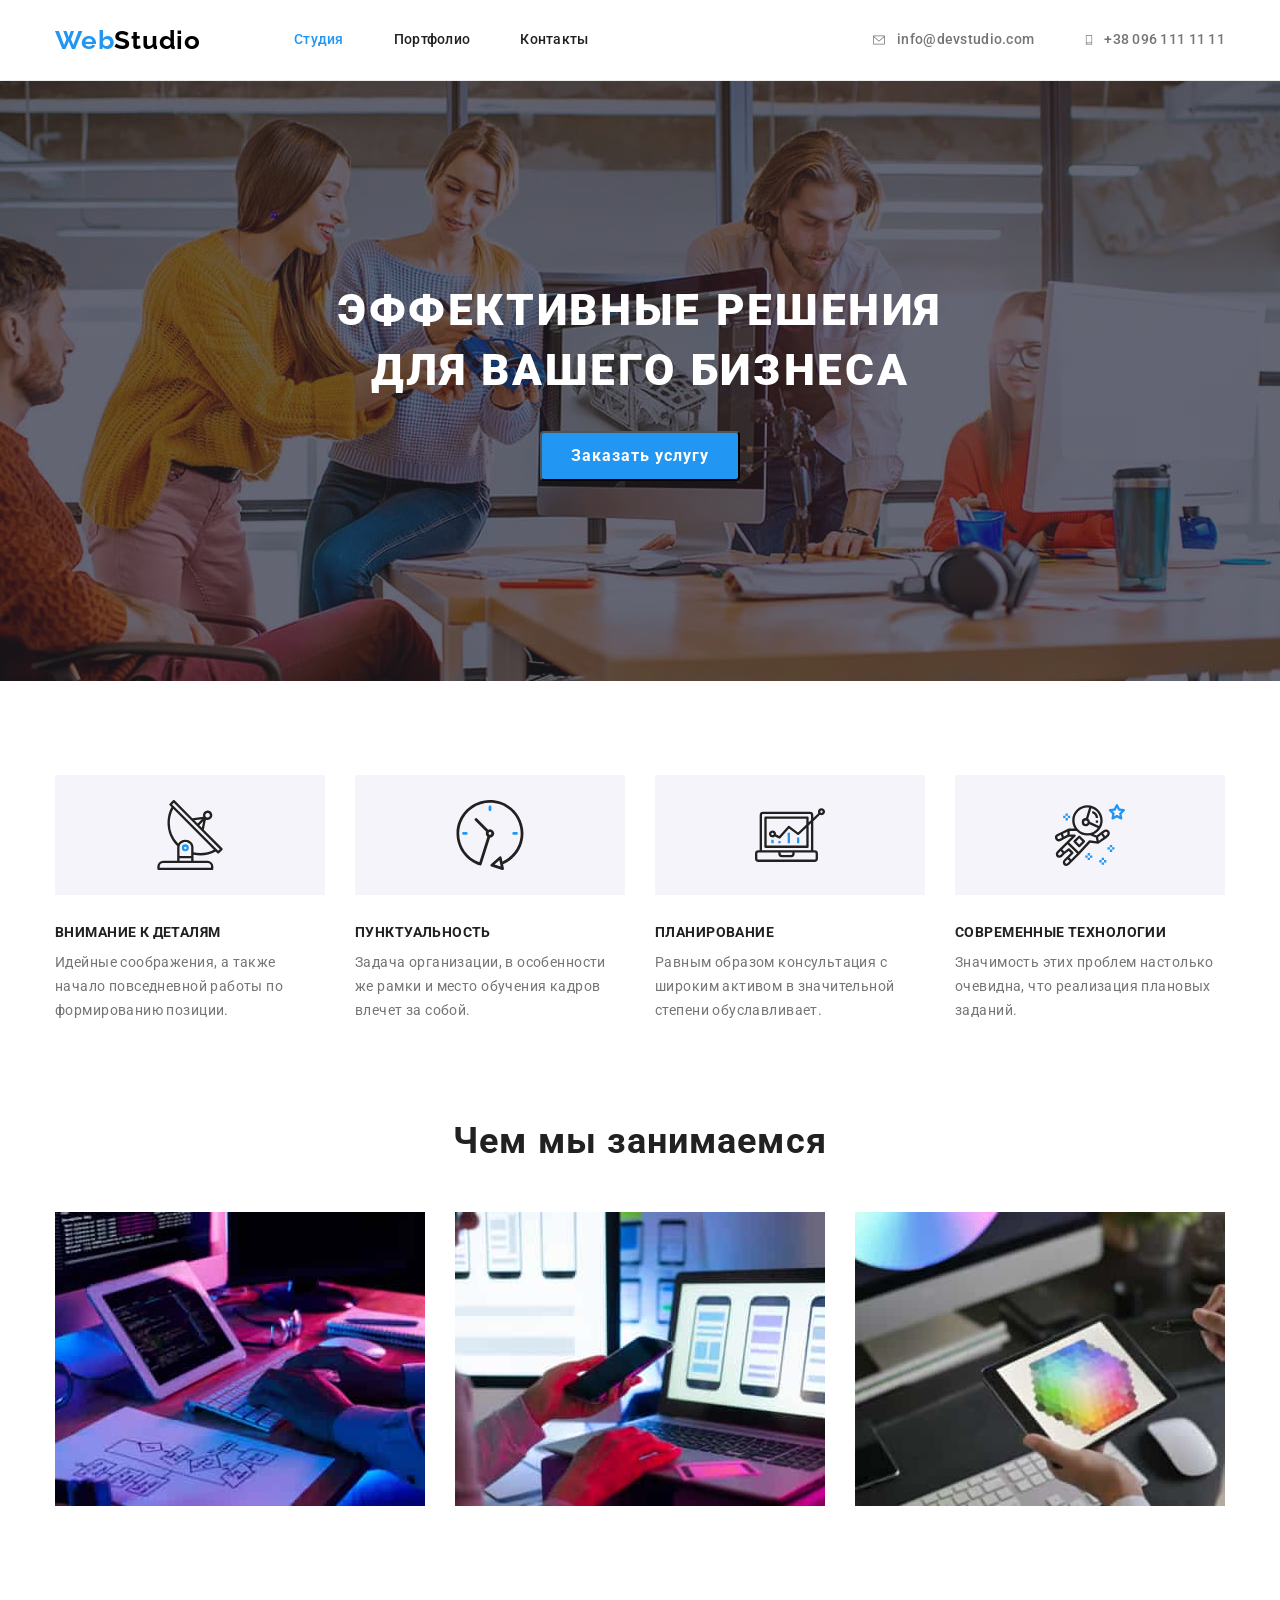
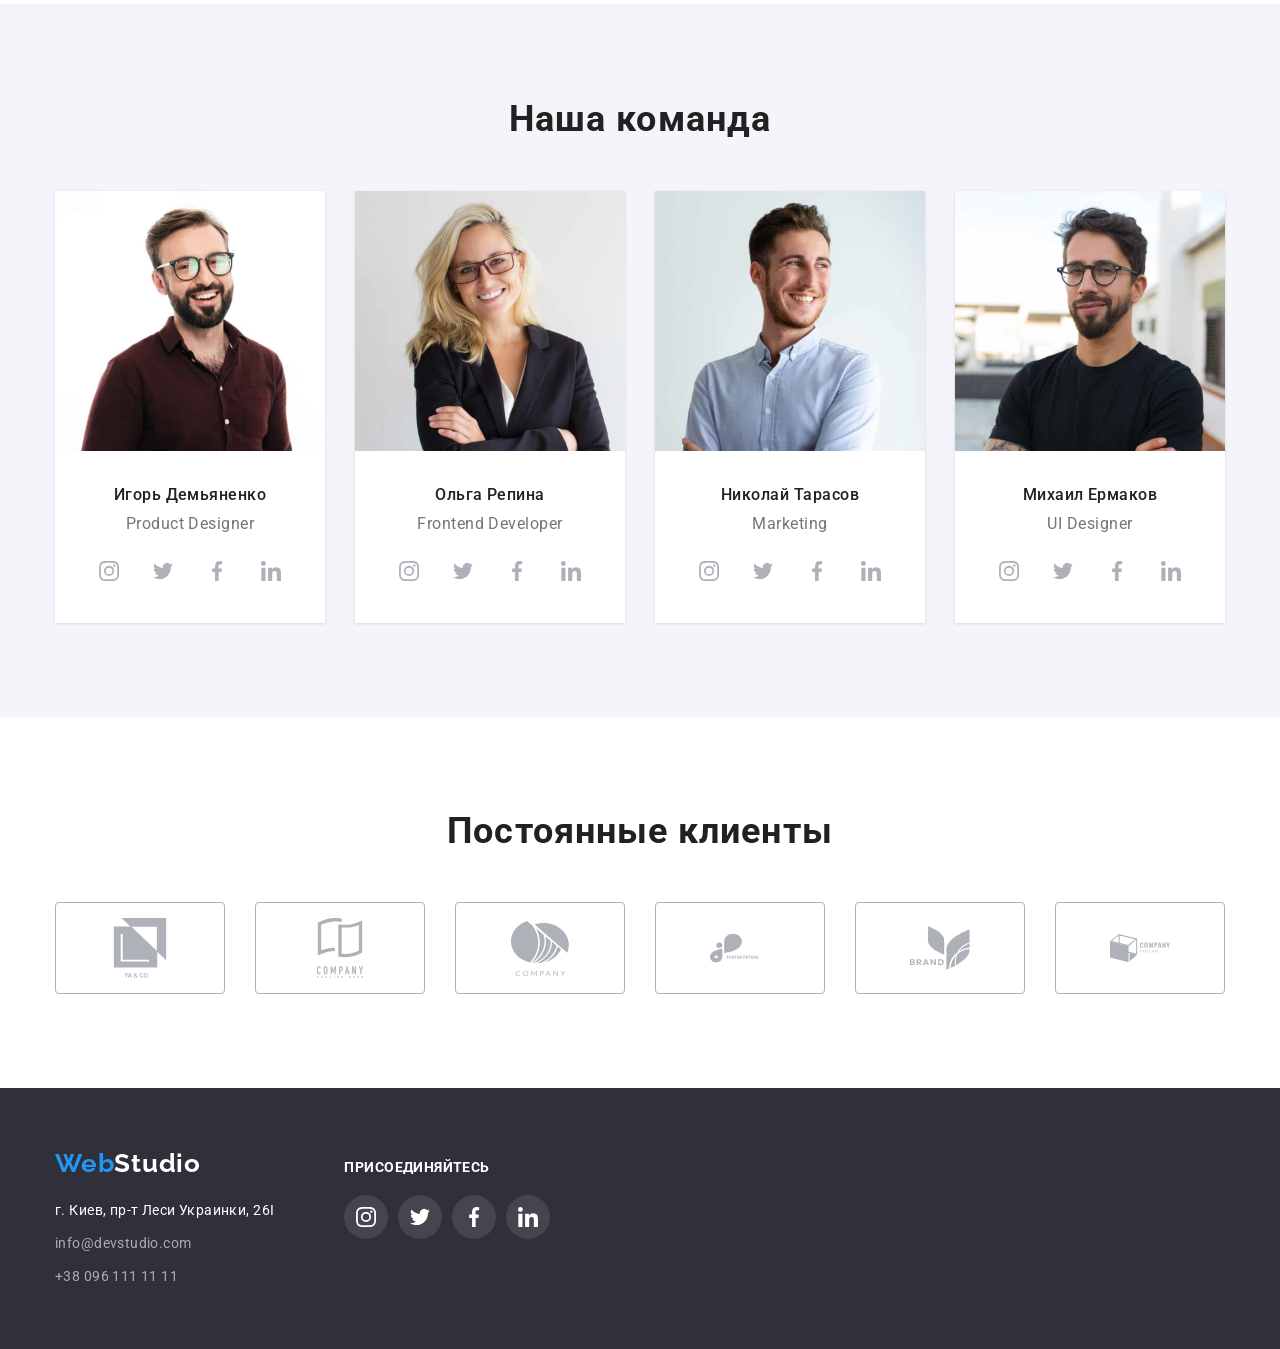
==== index.html @ ace6950a "Клон дз 4" ====
<!DOCTYPE html>
<html lang="ru">
<head>
    <meta charset="UTF-8">
    <meta http-equiv="X-UA-Compatible" content="IE=edge">
    <meta name="viewport" content="width=device-width, initial-scale=1.0">
    <title>Студия</title>
    <link rel="preconnect" href="https://fonts.googleapis.com">
    <link rel="preconnect" href="https://fonts.gstatic.com" crossorigin>
    <link href="https://fonts.googleapis.com/css2?family=Raleway:wght@700&family=Roboto:wght@400;500;700;900&display=swap"
    rel="stylesheet">
    <link rel="stylesheet" href="https://cdn.jsdelivr.net/npm/modern-normalize@1.1.0/modern-normalize.min.css">
    <link rel="stylesheet" href="./css/styles.css">
</head>
<body>
    <!-- ШАПКА СТОРІНКИ -->
    <header class="header">
        <div class="container main-nav">
            <a class="header-logo" href="./index.html"><span class="logo-part">Web</span>Studio</a>
            <nav class="header-nav">
            <ul class="menu-list">
                <li class="menu-item"><a href="./index.html" class="menu-link current">Студия</a></li>
                <li class="menu-item"><a href="./portfolio.html" class="menu-link">Портфолио</a></li>
                <li class="menu-item"><a href="" class="menu-link">Контакты</a></li>
            </ul>
            </nav>
            <ul class="contact-list">
                <li class="contact-name">
                    <a class="contact-info" href="mailto:info@devstudio.com">
                        <svg class="contact-icon" width="16" height="12">
                            <use href="./images/sprite.svg#icon-iconmail"></use>
                        </svg>
                        info@devstudio.com
                    </a>
                </li>
                <li class="contact-name">
                    
                    <a class="contact-info" href="tel:+380961111111">
                        <svg class="contact-icon" width="10" height="16">
                            <use href="./images/sprite.svg#icon-iconphone"></use>
                        </svg>
                        +38 096 111 11 11
                    </a>
                </li>
            </ul>
        </div>
    </header>
    <!-- НАПОВНЕННЯ СТОРІНКИ ОСНОВНИМ ТЕКСТОМ-->
    <main>
        <!-- Блок назви і кнопка -->
            <section class="hero">
                <div class="container">
                    <h1 class="hero-title">Эффективные решения для вашего бизнеса</h1>
                    <button type="button" class="button">Заказать услугу</button>
                </div>
            </section>
        <!-- Блок загальної інформації -->
            <section class="specific">
                <div class="container">
                    <ul class="specific-list">
                        <li class="specific-item">
                            <div class="specific-icon-block">
                                <svg class="specific-icon" width="70", height="70">
                                    <use href="./images/sprite.svg#icon-antenna"></use>
                                </svg>
                            </div>
                                
                            <h3 class="subtitle">Внимание к деталям</h3>
                            <p class="subtitle-list">Идейные соображения, а также начало повседневной работы по формированию позиции.</p>
                        </li>
                    
                        <li class="specific-item">
                            <div class="specific-icon-block">
                                <svg class="specific-icon" width="70", height="70">
                                    <use href="./images/sprite.svg#icon-clock"></use>
                                </svg>
                            </div>
                            
                            <h3 class="subtitle">Пунктуальность</h3>
                            <p class="subtitle-list">Задача организации, в особенности же рамки и место обучения кадров влечет за собой.</p>
                        </li>
                    
                        <li class="specific-item">
                            <div class="specific-icon-block">
                                <svg class="specific-icon" width="70", height="70">
                                    <use href="./images/sprite.svg#icon-diagram"></use>
                                </svg>
                            </div>
                                
                            <h3 class="subtitle">Планирование</h3>
                            <p class="subtitle-list">Равным образом консультация с широким активом в значительной степени обуславливает.</p>
                        </li>
                    
                        <li class="specific-item">
                            <div class="specific-icon-block">
                                <svg class="specific-icon" width="70", height="70">
                                    <use href="./images/sprite.svg#icon-astronaut"></use>
                                </svg>
                            </div>
                            
                            <h3 class="subtitle">Современные технологии</h3>
                            <p class="subtitle-list">Значимость этих проблем настолько очевидна, что реализация плановых заданий.</p>
                        </li>
                    </ul>
                </div>
            </section>
        <!-- Ілюстративні зображення -->
        <section class="images">
            <div class="container">
                <h2 class="section-image">Чем мы занимаемся</h2>
                <ul class="images-list">
                    <li class="images-item">
                        <img class="images-image" src="./images/boxone.jpg" alt="фото планшета с клавиатурой" width="370">
                    </li>
                
                    <li class="images-item">
                        <img class="images-image" src="./images/boxtwo.jpg" alt="фото планшета с клавиатурой" width="370">
                    </li>
                
                    <li class="images-item">
                        <img class="images-image" src="./images/boxthree.jpg" alt="фото планшета с клавиатурой" width="370">
                    </li>
                </ul>
            </div>
            
        </section>
        <!-- Дані про виконавців -->
        <section class="workers">
            <div class="container">
                <h2 class="workers-title">Наша команда</h2>
                <ul class="workers-list">
                    <li class="workers-item">
                        <img src="./images/workerone.jpg" alt="изображение мужчины" width="270" height="260">
                        <div class="workers-info">
                            <h3 class="workers-name">Игорь Демьяненко</h3>
                            <p class="workers-proff">Product Designer</p>
                            <ul class="social-link">
                                    <li class="social-link-item">
                                        <a href="" class="social-link-phon">
                                            <svg class="social-link-type" width="20" height="20">
                                                <use href="./images/sprite.svg#icon-socinstagram"></use>
                                            </svg>
                                        </a>
                                    </li>

                                    <li class="social-link-item">
                                        <a href="" class="social-link-phon">
                                            <svg class="social-link-type" width="20" height="20">
                                                <use href="./images/sprite.svg#icon-soctwitter"></use>
                                            </svg>
                                        </a>
                                    </li>

                                    <li class="social-link-item">
                                        <a href="" class="social-link-phon">
                                            <svg class="social-link-type" width="20" height="20">
                                                <use href="./images/sprite.svg#icon-socfacebook"></use>
                                            </svg>
                                        </a>
                                    </li>

                                    <li class="social-link-item">
                                        <a href="" class="social-link-phon">
                                            <svg class="social-link-type" width="20" height="20">
                                                <use href="./images/sprite.svg#icon-soclinkedin"></use>
                                            </svg>
                                        </a>
                                    </li>
                            </ul>
                            
                        </div>  
                    </li>

                    <li class="workers-item">
                        <img src="./images/workertwo.jpg" alt="изображение женщины" width="270" height="260">
                        <div class="workers-info">
                            <h3 class="workers-name">Ольга Репина</h3>
                            <p class="workers-proff">Frontend Developer</p>
                            <ul class="social-link">
                                    <li class="social-link-item">
                                        <a href="" class="social-link-phon">
                                            <svg class="social-link-type" width="20" height="20">
                                                <use href="./images/sprite.svg#icon-socinstagram"></use>
                                            </svg>
                                        </a>
                                    </li>
                                    
                                    <li class="social-link-item">
                                        <a href="" class="social-link-phon">
                                            <svg class="social-link-type" width="20" height="20">
                                                <use href="./images/sprite.svg#icon-soctwitter"></use>
                                            </svg>
                                        </a>
                                    </li>
                                    
                                    <li class="social-link-item">
                                        <a href="" class="social-link-phon">
                                            <svg class="social-link-type" width="20" height="20">
                                                <use href="./images/sprite.svg#icon-socfacebook"></use>
                                            </svg>
                                        </a>
                                    </li>
                                    
                                    <li class="social-link-item">
                                        <a href="" class="social-link-phon">
                                            <svg class="social-link-type" width="20" height="20">
                                                <use href="./images/sprite.svg#icon-soclinkedin"></use>
                                            </svg>
                                        </a>
                                    </li>
                            </ul>
                        </div>
                    </li>

                    <li class="workers-item">
                        <img src="./images/workerthree.jpg" alt="изображение мужчины" width="270" height="260">
                        <div class="workers-info">
                            <h3 class="workers-name">Николай Тарасов</h3>
                            <p class="workers-proff">Marketing</p>
                            <ul class="social-link">
                                    <li class="social-link-item">
                                        <a href="" class="social-link-phon">
                                            <svg class="social-link-type" width="20" height="20">
                                                <use href="./images/sprite.svg#icon-socinstagram"></use>
                                            </svg>
                                        </a>
                                    </li>
                                    
                                    <li class="social-link-item">
                                        <a href="" class="social-link-phon">
                                            <svg class="social-link-type" width="20" height="20">
                                                <use href="./images/sprite.svg#icon-soctwitter"></use>
                                            </svg>
                                        </a>
                                    </li>
                                    
                                    <li class="social-link-item">
                                        <a href="" class="social-link-phon">
                                            <svg class="social-link-type" width="20" height="20">
                                                <use href="./images/sprite.svg#icon-socfacebook"></use>
                                            </svg>
                                        </a>
                                    </li>
                                    
                                    <li class="social-link-item">
                                        <a href="" class="social-link-phon">
                                            <svg class="social-link-type" width="20" height="20">
                                                <use href="./images/sprite.svg#icon-soclinkedin"></use>
                                            </svg>
                                        </a>
                                    </li>
                            </ul>
                        </div>
                    </li>

                    <li class="workers-item">
                        <img src="./images/workerfour.jpg" alt="изображение мужчины" width="270" height="260">
                        <div class="workers-info">
                            <h3 class="workers-name">Михаил Ермаков</h3>
                            <p class="workers-proff">UI Designer</p>
                            <ul class="social-link">
                                    <li class="social-link-item">
                                        <a href="" class="social-link-phon">
                                            <svg class="social-link-type" width="20" height="20">
                                                <use href="./images/sprite.svg#icon-socinstagram"></use>
                                            </svg>
                                        </a>
                                    </li>
                                    
                                    <li class="social-link-item">
                                        <a href="" class="social-link-phon">
                                            <svg class="social-link-type" width="20" height="20">
                                                <use href="./images/sprite.svg#icon-soctwitter"></use>
                                            </svg>
                                        </a>
                                    </li>
                                    
                                    <li class="social-link-item">
                                        <a href="" class="social-link-phon">
                                            <svg class="social-link-type" width="20" height="20">
                                                <use href="./images/sprite.svg#icon-socfacebook"></use>
                                            </svg>
                                        </a>
                                    </li>
                                    
                                    <li class="social-link-item">
                                        <a href="" class="social-link-phon">
                                            <svg class="social-link-type" width="20" height="20">
                                                <use href="./images/sprite.svg#icon-soclinkedin"></use>
                                            </svg>
                                        </a>
                                    </li>
                            </ul>
                        </div>
                    </li>
                </ul>
            </div>
        </section>
    <!--Постійні клієнти-->
        <section class="client-section">
            <div class="container">
                <h2 class="client-title">Постоянные клиенты</h2>
                <ul class="client">
                    <li class="client-item">
                        <a href="" class="client-link">
                            <svg class="client-logo" width="106" height="60">
                                <use href="./images/sprite.svg#icon-clientone"></use> 
                            </svg>
                        </a>
                    </li>
                
                    <li class="client-item">
                        <a href="" class="client-link">
                            <svg class="client-logo" width="106" height="60">
                                <use href="./images/sprite.svg#icon-clienttwo"></use>  
                            </svg>
                        </a>
                    </li>
                
                    <li class="client-item">
                        <a href="" class="client-link">
                            <svg class="client-logo" width="106" height="60">
                                <use href="./images/sprite.svg#icon-clientthree"></use>  
                            </svg>
                        </a>
                    </li>
                
                    <li class="client-item">
                        <a href="" class="client-link">
                            <svg class="client-logo" width="106" height="60">
                                <use href="./images/sprite.svg#icon-clientfour"></use>  
                            </svg>
                        </a>
                    </li>
                
                    <li class="client-item">
                        <a href="" class="client-link">
                            <svg class="client-logo" width="106" height="60">
                                <use href="./images/sprite.svg#icon-clientfive"></use>  
                            </svg>
                        </a>
                    </li>
                
                    <li class="client-item">
                        <a href="" class="client-link">
                            <svg class="client-logo" width="106" height="60">
                                <use href="./images/sprite.svg#icon-clientsix"></use>  
                            </svg>
                        </a>
                    </li>
                </ul>
            </div>
        </section>
    </main>
    <!-- ПІДВАЛ СТОРІНКИ -->
    <footer class="footer">
        <div class="container footer-position">
            <div>
                <a href="" class="down-logo"><span class="logo-part">Web</span>Studio</a>
                <address class="footer-address">
                    <ul class="footer-address-list">
                        <li class="footer-address-item"><a href="" class="place" target="_blank" rel="noopener noreferrer">г. Киев, пр-т
                                Леси Украинки, 26І</a></li>
                        <li class="footer-address-item"><a href="mailto:info@devstudio.com" class="contact-item">info@devstudio.com</a>
                        </li>
                        <li class="footer-address-item"><a href="tel:+380961111111" class="contact-item">+38 096 111 11 11</a></li>
                    </ul>
                </address>
            </div>
            
            <div class="subscription">
                <p class="subscription-title">ПРИСОЕДИНЯЙТЕСЬ</p>
                <ul class="subscription-socies">
                    <li class="subscription-item">
                        <a class="subscription-link" href="">
                            <svg class="subscription-logo" width="20" height="20">
                                <use href="./images/sprite.svg#icon-socinstagram"></use>
                            </svg>
                        </a>
                    </li>
                
                    <li class="subscription-item">
                        <a class="subscription-link" href="">
                            <svg class="subscription-logo" width="20" height="20">
                                <use href="./images/sprite.svg#icon-soctwitter"></use>
                            </svg>
                        </a>
                    </li>
                
                    <li class="subscription-item">
                        <a class="subscription-link" href="">
                            <svg class="subscription-logo" width="20" height="20">
                                <use href="./images/sprite.svg#icon-socfacebook"></use>
                            </svg>
                        </a>
                    </li>
                
                    <li class="subscription-item">
                        <a class="subscription-link" href="">
                            <svg class="subscription-logo" width="20" height="20">
                                <use href="./images/sprite.svg#icon-soclinkedin"></use>
                            </svg>
                        </a>
                    </li>
                </ul>
            </div>
                
        </div>
    </footer>
</body>
</html>
---- css/styles.css ----
:root {
    --primary-text-color: #757575;
    --title-text-color: #212121;
    --accent-color: #2196F3;
    --logo-part-color: #2196F3;
}

body {
    color: var(--primary-text-color);
    background-color: #FFFFFF;
    font-family: 'Roboto',sans-serif;

}

/* Дефолтні налаштування */
p, h1, h2, h3 {
    padding: 0;
    margin: 0;
}

ul {
    margin: 0;
    padding: 0;
}

ul {
    list-style: none;
}

a {
text-decoration: none;
}

.container {
    width: 1200px;
    margin: 0 auto;
    padding: 0 15px;
}

/* Стилізація шапки сторінки */

.header {
    background-color: #FFFFFF;
    border-bottom: 1px solid #ECECEC;;
}

.header-logo {
    color: #000000;
}

.main-nav {
    display: flex;
    align-items: center;
}

.header-logo,
.down-logo {
    font-family: 'Raleway';
    font-style: normal;
    font-weight: 700;
    font-size: 26px;
    line-height: 1.19;
    letter-spacing: 0.03em;
}

.logo-part {
    color: var(--logo-part-color);
}

.menu-list {
display: flex;
margin-left: 93px;
}

.menu-item:not(:last-child) {
    margin-right: 50px;
}

.menu-link {
    display: block;
    padding-top: 32px;
    padding-bottom: 32px;
    color: var(--title-text-color);
}

.contact-list {
    display: flex;
    margin-left: auto;
}

.contact-name+.contact-name {
    margin-left: 50px;
}

.contact-info {
    display: flex;
    align-items: center;
    color: var(--primary-text-color);
}

.contact-icon {
    margin-right: 10px;
    fill: currentColor;
    cursor: pointer;
}

.menu-link, 
.contact-info {
    font-style: normal;
    font-weight: 500;
    font-size: 14px;
    line-height: 1.14;
    letter-spacing: 0.02em;
}

.current {
    color: var(--accent-color);
}

.menu-link:hover,
.menu-link:focus,
.contact-info:hover,
.contact-info:focus{
    color: var(--accent-color);
}

/* СТУДИЯ СТИЛІЗАЦІЯ ОСНОВНОГО КОНТЕНТУ */

/* Блок назви і кнопка */

.hero {
    padding-top: 200px;
    padding-bottom: 200px;
    margin-left: auto;
    margin-right: auto;

    max-width: 1600px;
    height: 600px;

    background-color: #2F303A;

    background-image: 
    linear-gradient(to top,
    rgba(47, 48, 58, 0.4),
    rgba(47, 48, 58, 0.4)),
    url(../images/aherophoto.jpg);

    background-repeat: no-repeat;
    background-position: center;
}

.hero-title {
    max-width: 696px;
    margin: 0 auto 30px;

    color: #ffffff;
    font-weight: 900;
    font-size: 44px;
    line-height: 1.36;
    text-align: center;
    letter-spacing: 0.06em;
    text-transform: uppercase;
}

.button {
    width: 200px;
    height: 50px;
    border-radius: 4px;
    margin: 0 auto;
    display: block;
    text-align: center;

    color:#ffffff;
    background-color: var(--accent-color);  
    font-weight: 700;
    font-size: 16px;
    line-height: 1.88;
    letter-spacing: 0.06em;

    cursor: pointer;
}

/* Блок загальної інформації */

.specific {
    margin: 0 auto;
    padding-top: 94px;
    padding-bottom: 94px;
}

.specific-list {
    display: flex;
}

.specific-item + .specific-item {
    margin-left: 30px;   
}

.specific-icon-block {
    border: none;
    display: block;
    width: 270px;
    height: 120px;
    background-color: #F5F4FA;
    margin-bottom: 30px;
}

.specific-icon {
    margin: 25px 100px;
}

.subtitle {
    margin-bottom: 10px;

    color: var(--title-text-color);
    font-weight: 700;
    font-size: 14px;
    line-height: 1.14;
    letter-spacing: 0.03em;
    text-transform: uppercase;
}

.subtitle-list {
    width: 270px;
    height: 75px;

    font-weight: 400;
    font-size: 14px;
    line-height: 1.71;
    letter-spacing: 0.03em;
}

/* Зображення */

.images {
    margin: 0 auto;
    padding-bottom: 94px;
}

.section-image {
    margin-bottom: 50px;
}

.images-list {
    display: flex;
    margin: 0 auto;
}

.images-item + .images-item {
    margin-left: 30px;
}

/* Дані про виконавців */

.workers {
    padding-top: 94px;
    padding-bottom: 94px;
    background-color: #F5F4FA;
    margin: 0 auto;
}

.workers-list {
    display: flex;
}

.workers-title {
    margin: 0 auto 50px;
}

.section-image,
.workers-title {
    color: var(--title-text-color);
    font-weight: 700;
    font-size: 36px;
    line-height: 1.17;
    text-align: center;
    letter-spacing: 0.03em;
}

.workers-item + .workers-item {
    margin-left: 30px;
}

.workers-item {
    background: #ffffff;
    box-shadow: 0px 2px 1px 0px #00000033;
    box-shadow: 0px 1px 1px 0px #00000024;
    box-shadow: 0px 1px 3px 0px #0000001F;
}

.workers-info {
    padding-top: 30px;
    padding-bottom: 30px;
}

.workers-name {
    margin: 0 auto;
    padding-bottom: 10px;

    color: var(--title-text-color);
    font-weight: 500;
}

.workers-proff {
    margin: 0 auto;
}

.workers-name,
.workers-proff {
    font-size: 16px;
    line-height: 1.19;
    text-align: center;
    letter-spacing: 0.03em;
}

.social-link {
    padding-top: 16px;
    display: flex;
    justify-content: center;
}

.social-link-item + .social-link-item {
    margin-left: 10px;
}

.social-link-item {
    width: 44px;
    height: 44px;
    box-sizing: border-box;
    border-radius: 50%;
}

.social-link-phon {
    display: flex;
    width: 44px;
    height: 44px;
    border-radius: 50%;
    align-items: center;
    justify-content: center;
    color: #afb1b8;
}

.social-link-type {
    fill: currentColor;
}

.social-link-phon:hover,
.social-link-phon:focus{
    color: #FFFFFF;
    background-color: var(--accent-color);
}

/* ПОСТІЙНІ КЛІЄНТИ */

.client-section {
    padding-top: 94px;
    padding-bottom: 94px;
}

.client-title {
    margin-bottom: 50px;

    font-weight: 700;
    font-size: 36px;
    line-height: 1,16;
    text-align: center;
    letter-spacing: 0.03em;
    
    color: var(--title-text-color);
}
.client {
    display: flex;
}

.client-item + .client-item {
    margin-left: 30px;
}

.client-item {
    display: flex;
    align-items: center;
    justify-content: center;
    width: 170px;
    height: 92px;
    cursor: pointer;
}

.client-link:hover,
.client-link:focus {
    border: 1px solid var(--accent-color);
    color: var(--accent-color);
}

.client-link {
    display: flex;
    align-items: center;
    justify-content: center;

    width: 170px;
    height: 92px;
    border-radius: 4px;
    color: #AFB1B8;
    border: 1px solid #AFB1B8;

    /* color: #AFB1B8; */
}

.client-logo {
    fill: currentColor;
}

/* .client-link:hover,
.client-link:focus {
    color: var(--accent-color);
} */

/* ПІДВАЛ */

address {
    font-style: normal;
}

.footer {
    padding-top: 60px;
    padding-bottom: 60px;

    background-color: #2F303A;
}

.footer-position {
    display: flex;
    align-items: baseline;
}

.down-logo {
    color: #FFFFFF;
}

.footer-address {
    margin-top: 20px;
}

.footer-address-item + .footer-address-item {
    margin-top: 9px;
}

.place {
    color: #FFFFFF;
    font-size: 14px;
    line-height: 1.71;
    letter-spacing: 0.03em;
}

.contact-item {
    color: rgba(255, 255, 255, 0.6);
    font-size: 14px;
    line-height: 1.71;
    letter-spacing: 0.03em;
}

.subscription {
    margin-left: 70px;
}

.subscription-title{
    font-weight: 700;
    font-size: 14px;
    line-height: 16px;
    letter-spacing: 0.03em;
    text-transform: uppercase;
    color: #FFFFFF;
}

.subscription-socies {
    display: flex;
    margin-top: 20px;
}

.subscription-item + .subscription-item {
    margin-left: 10px;
}

.subscription-item {
    width: 44px;
    height: 44px;
    border-radius: 50%;
    background-color:#FFFFFF1A;
}

.subscription-link {
    display: flex;
    align-items: center;
    justify-content: center;
    width: 44px;
    height: 44px;
    border-radius: 50%;
}

.subscription-logo {
    fill: #FFFFFF;
}

.subscription-link:hover,
.subscription-link:focus {
    background-color: var(--accent-color);
}

/* ПОРТФОЛИО СТИЛІЗАЦІЯ ОСНОВНОГО КОНТЕНТУ */

.section-portfolio {
    margin: 0 auto;
    padding-top: 94px;
    padding-bottom: 94px;
}

.filter-list {
    display: flex;
    margin: 0 auto 50px;
    justify-content: center;
}

.filter-item + .filter-item {
    margin-left: 8px;
}

.filter-btn {
    padding: 6px 22px;
    border-radius: 4px;
    text-align: center;

    font-weight: 500;
    font-size: 16px;
    line-height: 1.625;
    letter-spacing: 0.03em;

    color: #212121;
    background-color: #F5F4FA;
    border: none;

    cursor: pointer;
}

.filter-btn:hover,
.filter-btn:focus,
.filter-btn:active {
    color:#ffffff;
    background-color: #2196F3;
    box-shadow: 0px 2px 2px 0px #0000001F;
    box-shadow: 0px 1px 2px 0px #00000014;
    box-shadow: 0px 3px 1px 0px #0000001A;
}

.poster-list {
    display: flex;
    flex-wrap: wrap;
    margin: 0 auto;
}

.poster-item {
    width: 370px;
    margin-right: 30px;
    margin-bottom: 30px;

    background-color: #FFFFFF;

    border: 1px solid #EEEEEE;
}

.poster-item:hover,
.poster-item:focus {
    box-shadow:  1px 1px rgba(0, 0, 0, 0.12),
    0px 4px 4px rgba(0, 0, 0, 0.06),
    1px 4px 6px rgba(0, 0, 0, 0.16);
}

.poster-item:nth-child(3n) {
    margin-right: 0;
}

.poster-item:nth-last-child(-n+3) {
    margin-bottom: 0px;
}

.poster-info {
    padding: 20px 24px;
}

.poster-name {
    min-width: 322px;
    margin: 0px auto;
    padding-bottom: 4px;

    color: var(--title-text-color);
    font-weight: 700;
    font-size: 18px;
    line-height: 2;
    letter-spacing: 0.06em;   
}

.poster-category {
    margin: 0 auto;

    color: var(--primary-text-color);
    font-size: 16px;
    line-height: 1.88;
    letter-spacing: 0.03em;
}
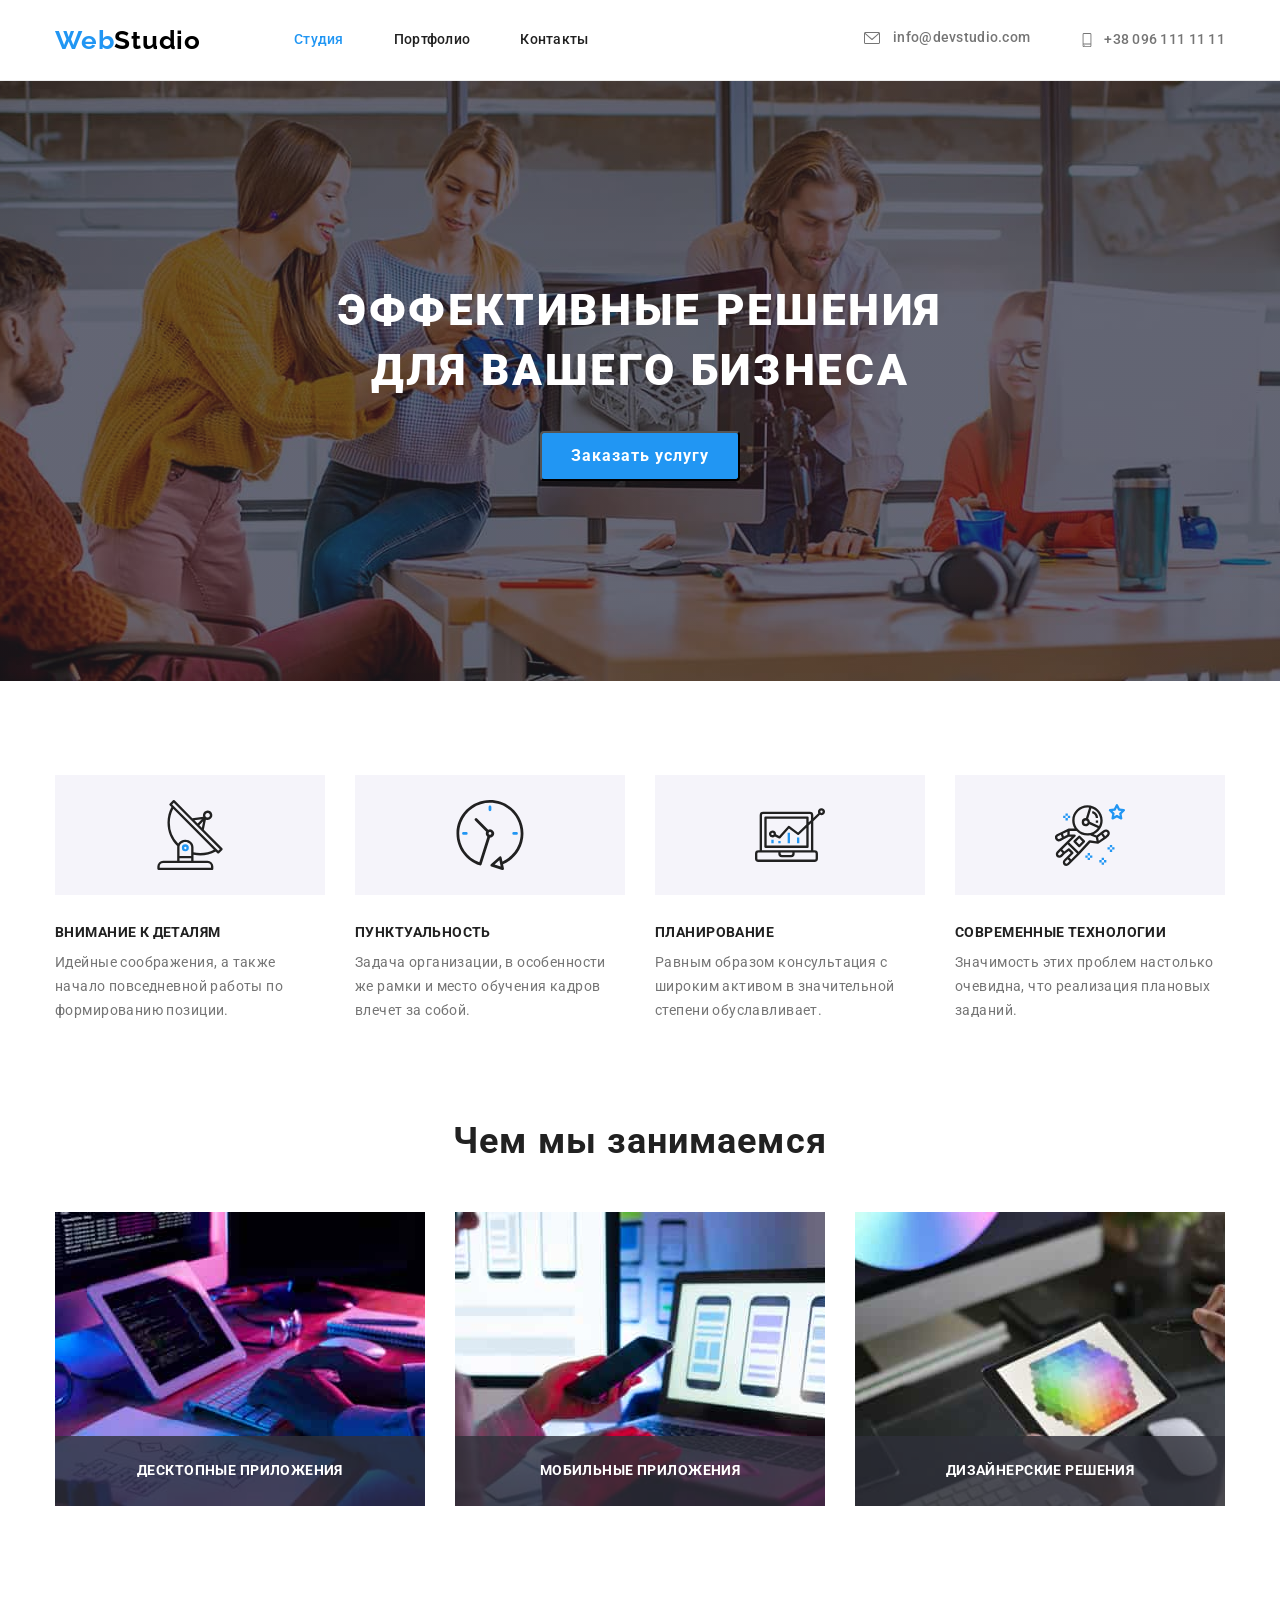
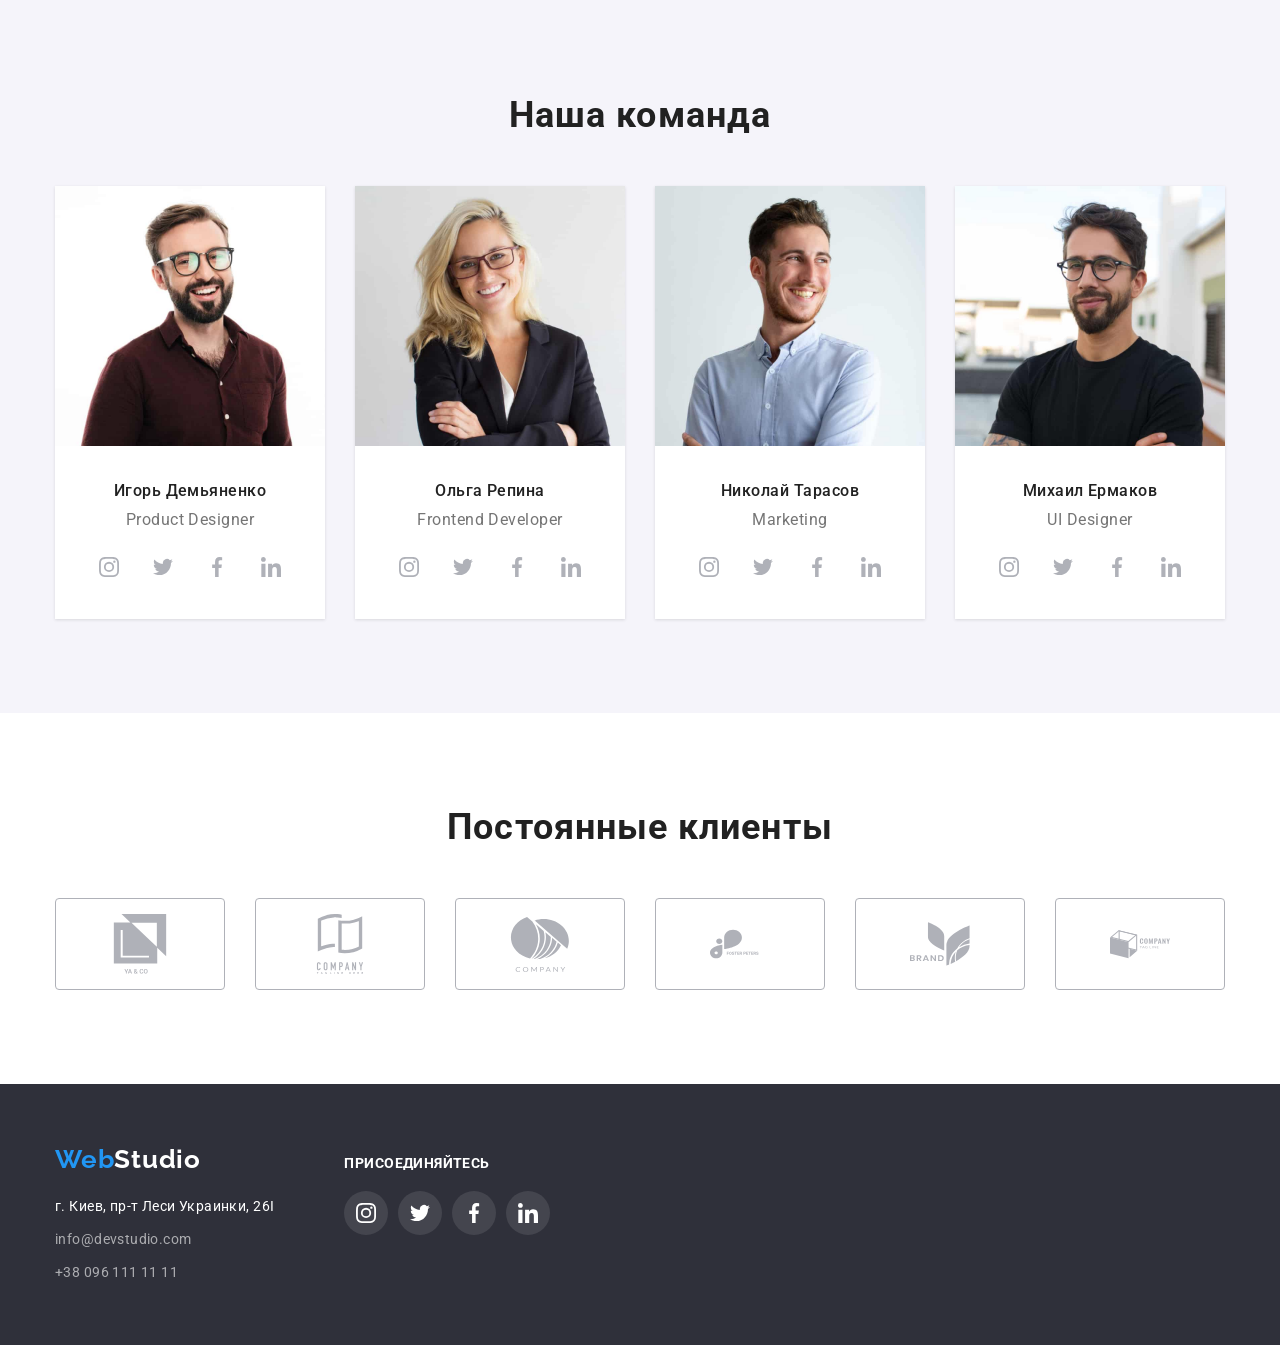
==== commit 4e956317: "02.05 На етапі вставки крестика для модалки" ====
--- a/index.html
+++ b/index.html
@@ -27,7 +27,7 @@
             <ul class="contact-list">
                 <li class="contact-name">
                     <a class="contact-info" href="mailto:info@devstudio.com">
-                        <svg class="contact-icon" width="16" height="12">
+                        <svg class="contact-icon" width="22" height="16">
                             <use href="./images/sprite.svg#icon-iconmail"></use>
                         </svg>
                         info@devstudio.com
@@ -36,7 +36,7 @@
                 <li class="contact-name">
                     
                     <a class="contact-info" href="tel:+380961111111">
-                        <svg class="contact-icon" width="10" height="16">
+                        <svg class="contact-icon" width="14" height="20">
                             <use href="./images/sprite.svg#icon-iconphone"></use>
                         </svg>
                         +38 096 111 11 11
@@ -51,7 +51,7 @@
             <section class="hero">
                 <div class="container">
                     <h1 class="hero-title">Эффективные решения для вашего бизнеса</h1>
-                    <button type="button" class="button">Заказать услугу</button>
+                    <button type="button" class="button" data-modal-open>Заказать услугу</button>
                 </div>
             </section>
         <!-- Блок загальної інформації -->
@@ -110,14 +110,17 @@
                 <h2 class="section-image">Чем мы занимаемся</h2>
                 <ul class="images-list">
                     <li class="images-item">
+                        <p class="images-text">Десктопные приложения</p>
                         <img class="images-image" src="./images/boxone.jpg" alt="фото планшета с клавиатурой" width="370">
                     </li>
                 
                     <li class="images-item">
+                        <p class="images-text">Мобильные приложения</p>
                         <img class="images-image" src="./images/boxtwo.jpg" alt="фото планшета с клавиатурой" width="370">
                     </li>
                 
                     <li class="images-item">
+                        <p class="images-text">Дизайнерские решения</p>
                         <img class="images-image" src="./images/boxthree.jpg" alt="фото планшета с клавиатурой" width="370">
                     </li>
                 </ul>
@@ -407,6 +410,17 @@
                 
         </div>
     </footer>
+<div class="backdrop is-hidden" data-modal>
+    <div class="modal">
+
+    <button type="button" class="modal-close" data-modal-close>
+        <svg class="modal-close-button" width="11" height="11">
+            <use href="./images/Vector.svg"></use>
+        </svg>
+    </button>
+    </div>
+</div>
+<script src="./js/modal.js"></script>
 </body>
 </html>
 
--- a/css/styles.css
+++ b/css/styles.css
@@ -250,6 +250,34 @@
     margin-left: 30px;
 }
 
+.images-item {
+    position: relative;
+    display: inline-block;
+    width: 370px;
+    height: 294px;
+}
+
+.images-text {
+    position: absolute;
+    display: flex;
+    bottom: 0;
+    align-items: center;
+    justify-content: center;
+    
+    width: 370px;
+    height: 70px;
+
+    font-weight: 700;
+    font-size: 14px;
+    line-height: 1.14;
+    letter-spacing: 0.03em;
+    text-transform: uppercase;
+    text-align: center;
+    
+    color: #FFFFFF;
+    background-color: rgba(47, 48, 58, 0.8);
+}
+
 /* Дані про виконавців */
 
 .workers {
@@ -362,7 +390,7 @@
 
     font-weight: 700;
     font-size: 36px;
-    line-height: 1,16;
+    line-height: 1.16;
     text-align: center;
     letter-spacing: 0.03em;
     
@@ -409,11 +437,6 @@
     fill: currentColor;
 }
 
-/* .client-link:hover,
-.client-link:focus {
-    color: var(--accent-color);
-} */
-
 /* ПІДВАЛ */
 
 address {
@@ -503,6 +526,55 @@
 .subscription-link:hover,
 .subscription-link:focus {
     background-color: var(--accent-color);
+}
+
+/* Модальне вікно */
+.backdrop {
+    position: fixed;
+    top: 0;
+    left: 0;
+    width: 100%;
+    height: 100%;
+    background-color: rgba(0, 0, 0, 0.2);
+}
+
+.is-hidden {
+    visibility: hidden;
+    pointer-events: none;
+    opacity: 0;
+}
+
+.modal {
+    display: inline-block;
+    position: absolute;
+    top: 50%;
+    left: 50%;
+    transform: translate(-50%, -50%);
+
+    width: 528px;
+    height: 581px;
+
+    background-color: rgba(255, 255, 255, 1);
+}
+
+.modal-close {
+    display: flex;
+    margin-left: auto;
+    justify-content: center;
+    align-items: center;
+    margin-right: 8px;
+    margin-top: 8px;
+    width: 30px;
+    height: 30px;
+    border-radius: 50%;
+    border: 1px solid rgba(0, 0, 0, 0.1);
+    cursor: pointer;
+}
+
+.modal-close-button {
+    width: 11px;
+    height: 11px;
+    fill: rgb(0, 0, 0);
 }
 
 /* ПОРТФОЛИО СТИЛІЗАЦІЯ ОСНОВНОГО КОНТЕНТУ */
@@ -581,6 +653,35 @@
     margin-bottom: 0px;
 }
 
+.poster-animation {
+    position: relative;
+}
+
+.poster-animation::before {
+    background-color: rgba(33, 150, 243, 0.9);
+}
+
+.poster-description {
+    position: absolute;
+    /* left: 50%;
+    top: 50%;
+    transform: (-50%, -50%); */
+    display: flex;
+    margin: 63px 24px;
+    align-items: center;
+    justify-content: center;
+
+    max-width: 322px;
+    max-height: 168px;
+
+    font-size: 18px;
+    line-height: 1.56;
+    letter-spacing: 0.03em;
+    color: #FFFFFF;
+
+    opacity: 1;
+}
+
 .poster-info {
     padding: 20px 24px;
 }
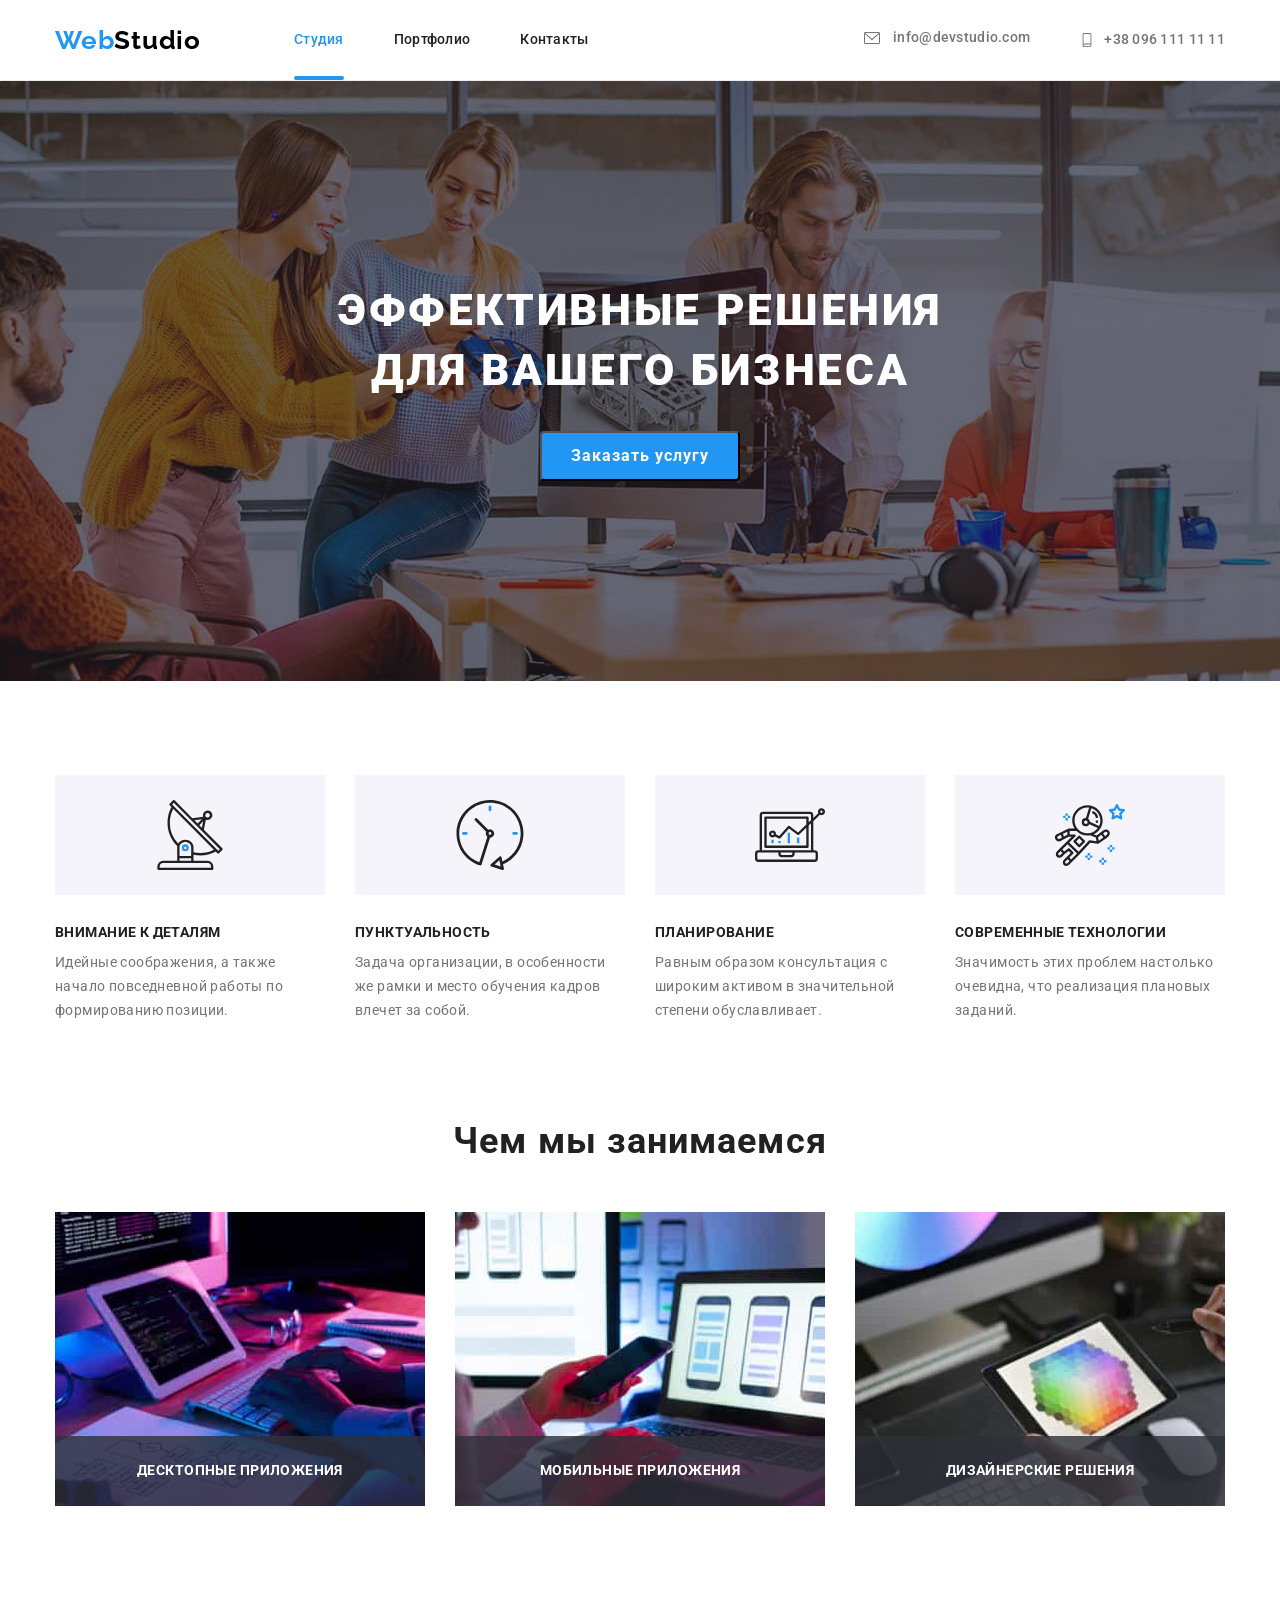
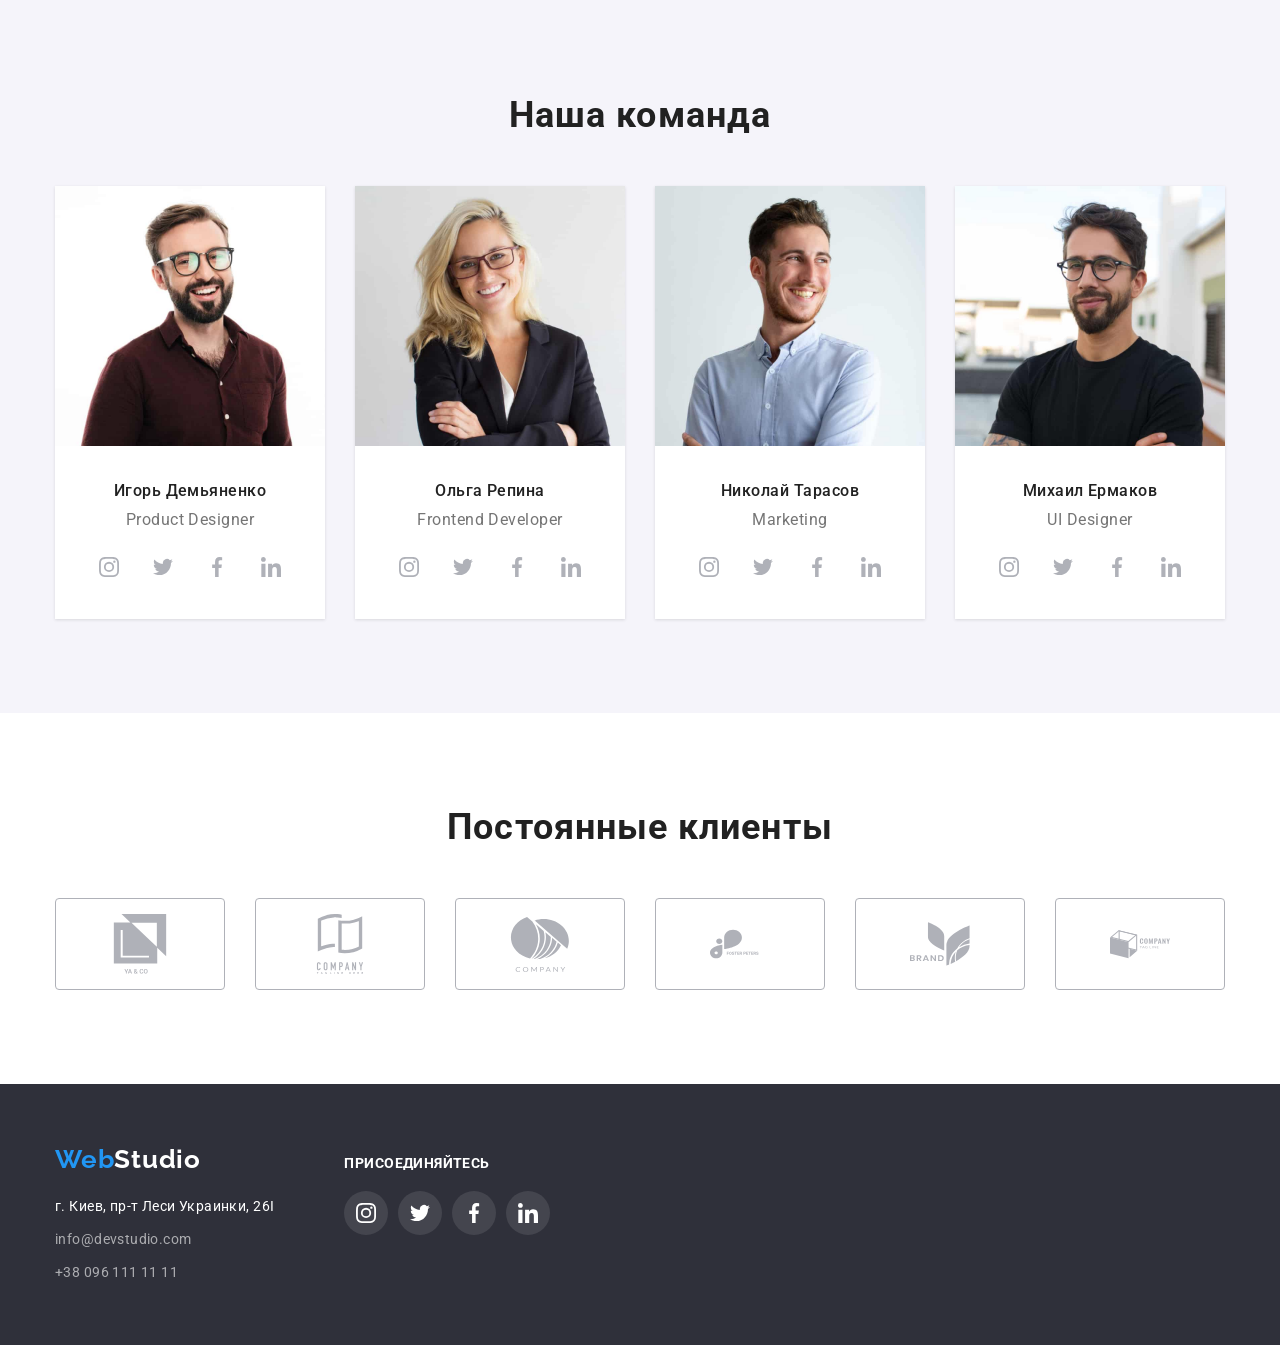
==== commit b7a9d034: "02 05 дз готова (версія 1)" ====
--- a/index.html
+++ b/index.html
@@ -412,15 +412,14 @@
     </footer>
 <div class="backdrop is-hidden" data-modal>
     <div class="modal">
-
+    <!-- Скріпт на модальне вікно -->
     <button type="button" class="modal-close" data-modal-close>
         <svg class="modal-close-button" width="11" height="11">
-            <use href="./images/Vector.svg"></use>
+            <use href="./images/sprite.svg#icon-closelogo"></use>
         </svg>
     </button>
     </div>
 </div>
 <script src="./js/modal.js"></script>
 </body>
-</html>
-
+</html>
--- a/css/styles.css
+++ b/css/styles.css
@@ -3,6 +3,8 @@
     --title-text-color: #212121;
     --accent-color: #2196F3;
     --logo-part-color: #2196F3;
+    --const-transition-duration: 250ms;
+    --const-transition-timing-function: cubic-bezier(0.4, 0, 0.2, 1);
 }
 
 body {
@@ -78,9 +80,34 @@
 
 .menu-link {
     display: block;
+    position: relative;
     padding-top: 32px;
     padding-bottom: 32px;
     color: var(--title-text-color);
+    transition: color var(--const-transition-duration) var(--const-transition-timing-function);
+}
+
+.menu-link:hover,
+.menu-link:focus {
+    color: var(--accent-color);
+}
+
+.current {
+    color: var(--accent-color);
+}
+
+.current::after {
+    content: "";
+    position: absolute;
+    display: block;
+    left: 0;
+    bottom: 0;
+    
+    width: 100%;
+    height: 4px;
+    border-radius: 2px;
+    
+    background-color: var(--accent-color);
 }
 
 .contact-list {
@@ -111,14 +138,9 @@
     font-size: 14px;
     line-height: 1.14;
     letter-spacing: 0.02em;
-}
-
-.current {
-    color: var(--accent-color);
-}
-
-.menu-link:hover,
-.menu-link:focus,
+    transition: color var(--const-transition-duration) var(--const-transition-timing-function);
+}
+
 .contact-info:hover,
 .contact-info:focus{
     color: var(--accent-color);
@@ -366,6 +388,8 @@
     align-items: center;
     justify-content: center;
     color: #afb1b8;
+    transition: color var(--const-transition-duration) var(--const-transition-timing-function),
+    background-color var(--const-transition-duration) var(--const-transition-timing-function);
 }
 
 .social-link-type {
@@ -411,6 +435,8 @@
     width: 170px;
     height: 92px;
     cursor: pointer;
+    transition: border var(--const-transition-duration) var(--const-transition-timing-function),
+    color var(--const-transition-duration) var(--const-transition-timing-function);
 }
 
 .client-link:hover,
@@ -517,6 +543,7 @@
     width: 44px;
     height: 44px;
     border-radius: 50%;
+    transition: background-color var(--const-transition-duration) var(--const-transition-timing-function);
 }
 
 .subscription-logo {
@@ -599,17 +626,18 @@
     padding: 6px 22px;
     border-radius: 4px;
     text-align: center;
-
     font-weight: 500;
     font-size: 16px;
     line-height: 1.625;
     letter-spacing: 0.03em;
-
     color: #212121;
     background-color: #F5F4FA;
     border: none;
-
     cursor: pointer;
+
+    transition: color var(--const-transition-duration) var(--const-transition-timing-function),
+    background-color var(--const-transition-duration) var(--const-transition-timing-function),
+    box-shadow var(--const-transition-duration) var(--const-transition-timing-function);
 }
 
 .filter-btn:hover,
@@ -632,10 +660,9 @@
     width: 370px;
     margin-right: 30px;
     margin-bottom: 30px;
-
+    border: 1px solid #EEEEEE;
     background-color: #FFFFFF;
-
-    border: 1px solid #EEEEEE;
+    transition: box-shadow var(--const-transition-duration) var(--const-transition-timing-function);
 }
 
 .poster-item:hover,
@@ -653,33 +680,48 @@
     margin-bottom: 0px;
 }
 
+.poster-item:hover .poster-description {
+    opacity: 1;
+}
+
 .poster-animation {
     position: relative;
+    overflow: hidden;
+}
+
+.poster-item:hover ::before {
+    opacity: 1;
+    transform: translateY(0);
 }
 
 .poster-animation::before {
-    background-color: rgba(33, 150, 243, 0.9);
+    position: absolute;
+    content: " ";
+    display: inline-block;
+    width: 100%;
+    height: 100%;
+    background-color:#2196F3E5;;
+    opacity: 0;
+    transform: translateY(100%);
+
+    transition: transform var(--const-transition-duration) var(--const-transition-timing-function);
 }
 
 .poster-description {
     position: absolute;
-    /* left: 50%;
+    left: 50%;
     top: 50%;
-    transform: (-50%, -50%); */
-    display: flex;
-    margin: 63px 24px;
-    align-items: center;
-    justify-content: center;
-
-    max-width: 322px;
-    max-height: 168px;
+    transform: translate(-50%, -50%);
+    
+    width: 322px;
+    height: 168px;
 
     font-size: 18px;
     line-height: 1.56;
     letter-spacing: 0.03em;
     color: #FFFFFF;
 
-    opacity: 1;
+    opacity: 0;
 }
 
 .poster-info {
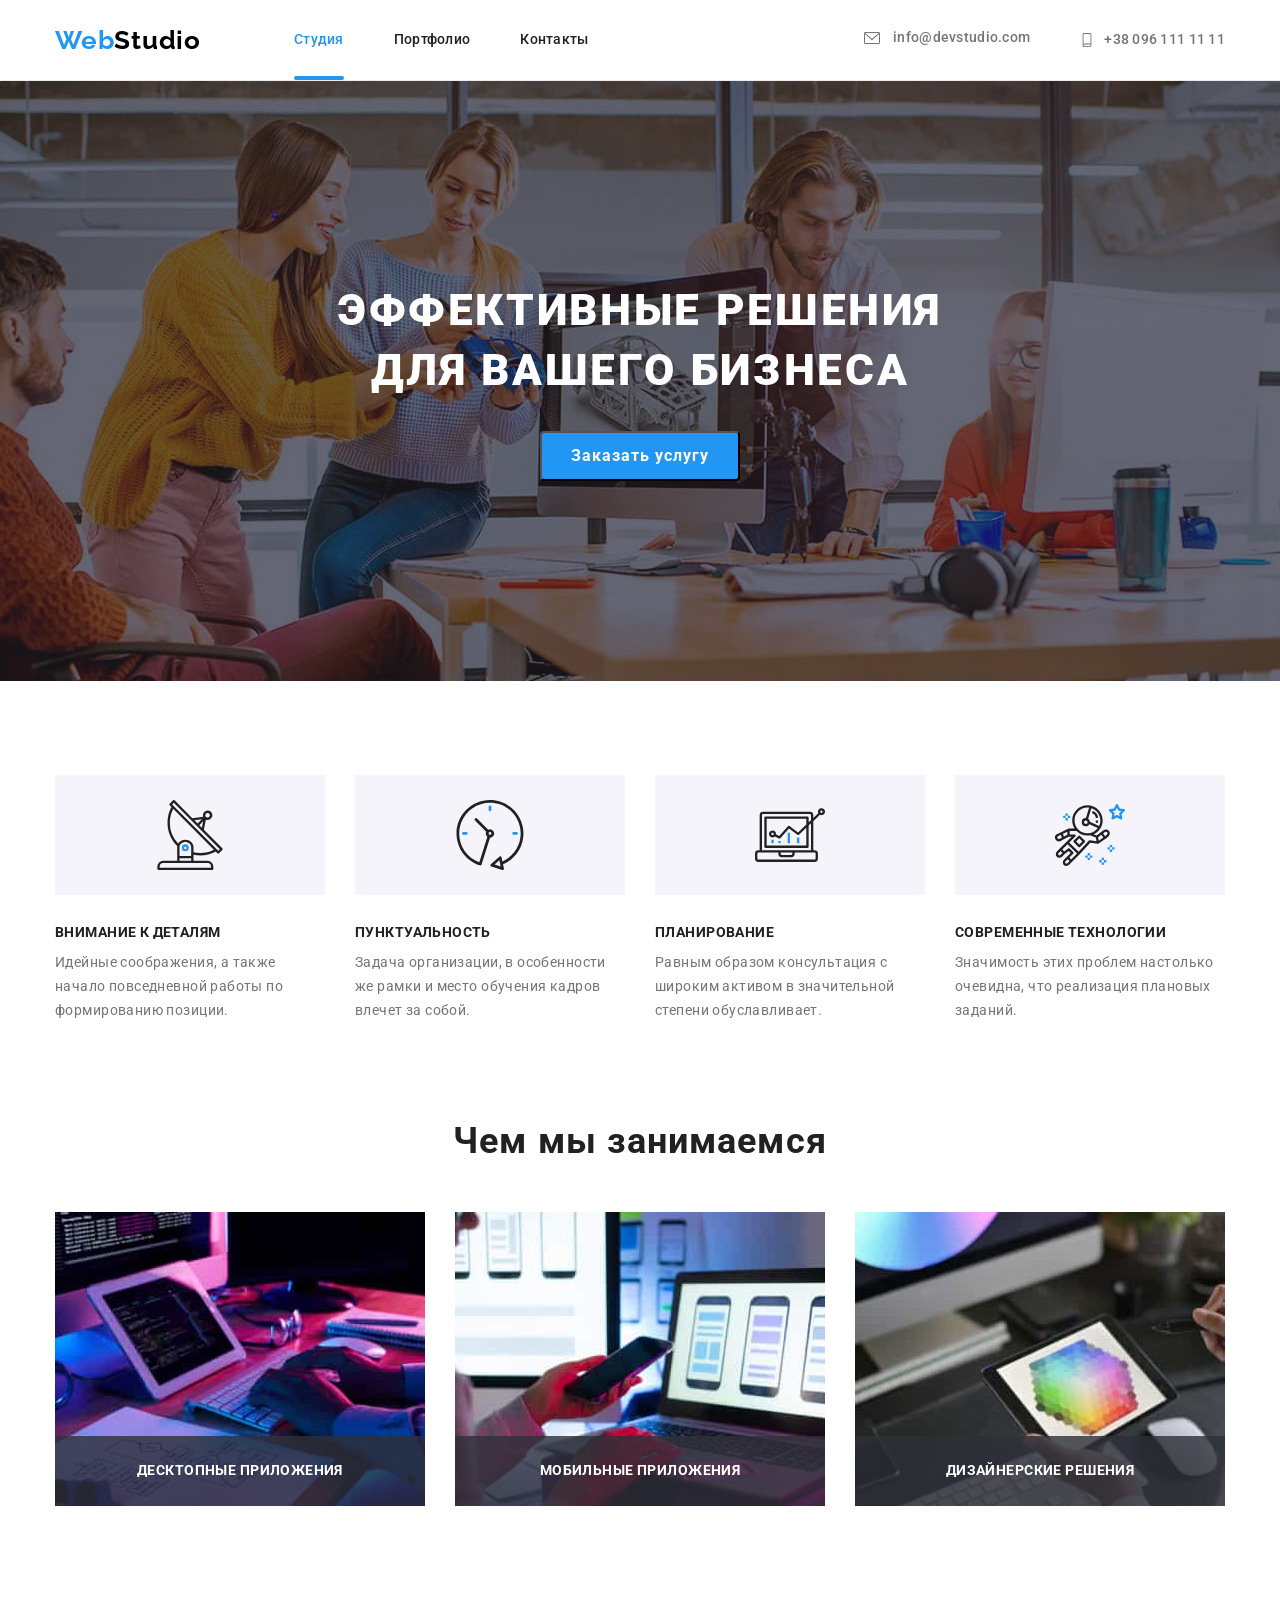
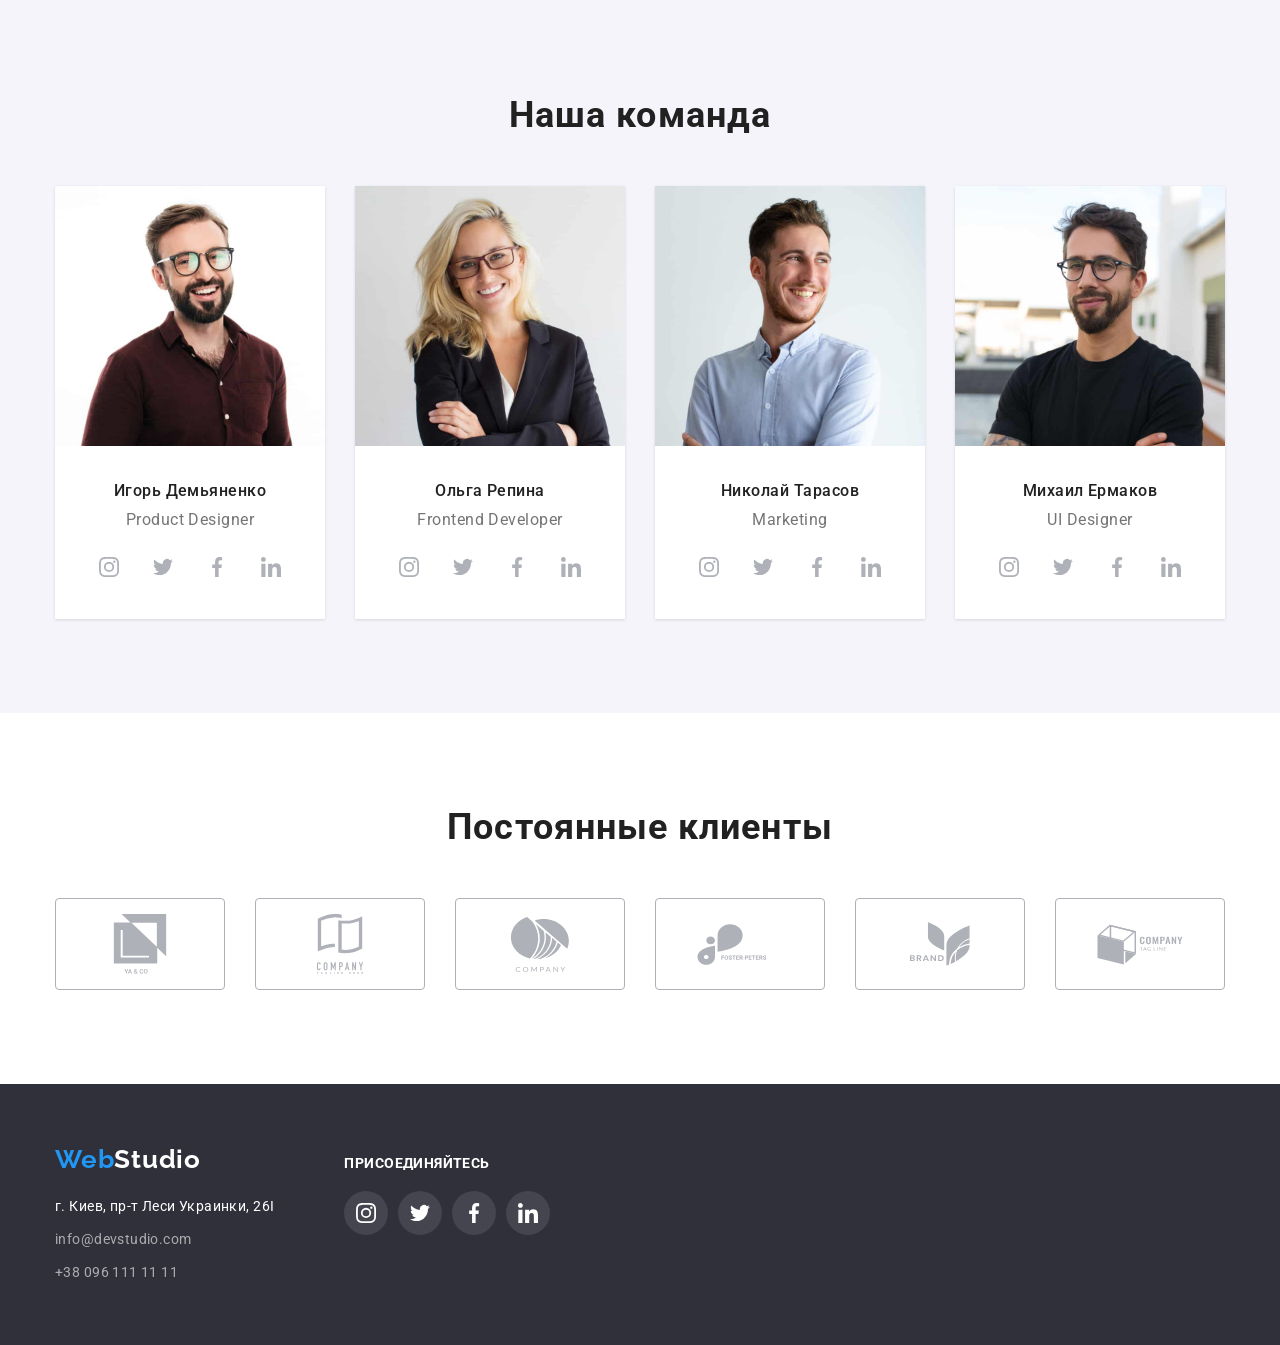
==== commit 22546ec1: "03 05 правки 1. Модальне вікно - додано потрібні властивості плавного переходу.  2. Постійні клієнти" ====
--- a/index.html
+++ b/index.html
@@ -330,7 +330,7 @@
                 
                     <li class="client-item">
                         <a href="" class="client-link">
-                            <svg class="client-logo" width="106" height="60">
+                            <svg class="client-logo" width="140" height="85">
                                 <use href="./images/sprite.svg#icon-clientfour"></use>  
                             </svg>
                         </a>
@@ -346,7 +346,7 @@
                 
                     <li class="client-item">
                         <a href="" class="client-link">
-                            <svg class="client-logo" width="106" height="60">
+                            <svg class="client-logo" width="140" height="85">
                                 <use href="./images/sprite.svg#icon-clientsix"></use>  
                             </svg>
                         </a>
@@ -410,6 +410,7 @@
                 
         </div>
     </footer>
+    <!-- Модальне вікно -->
 <div class="backdrop is-hidden" data-modal>
     <div class="modal">
     <!-- Скріпт на модальне вікно -->
--- a/css/styles.css
+++ b/css/styles.css
@@ -563,6 +563,7 @@
     width: 100%;
     height: 100%;
     background-color: rgba(0, 0, 0, 0.2);
+    transition: var(--const-transition-duration) var(--const-transition-timing-function);
 }
 
 .is-hidden {
@@ -700,11 +701,12 @@
     display: inline-block;
     width: 100%;
     height: 100%;
-    background-color:#2196F3E5;;
+    background-color:#2196F3E5;
     opacity: 0;
     transform: translateY(100%);
 
-    transition: transform var(--const-transition-duration) var(--const-transition-timing-function);
+    transition: transform var(--const-transition-duration) var(--const-transition-timing-function),
+    opacity var(--const-transition-duration) var(--const-transition-timing-function);
 }
 
 .poster-description {
@@ -720,8 +722,9 @@
     line-height: 1.56;
     letter-spacing: 0.03em;
     color: #FFFFFF;
-
     opacity: 0;
+
+    transition: opacity var(--const-transition-duration) var(--const-transition-timing-function);
 }
 
 .poster-info {
